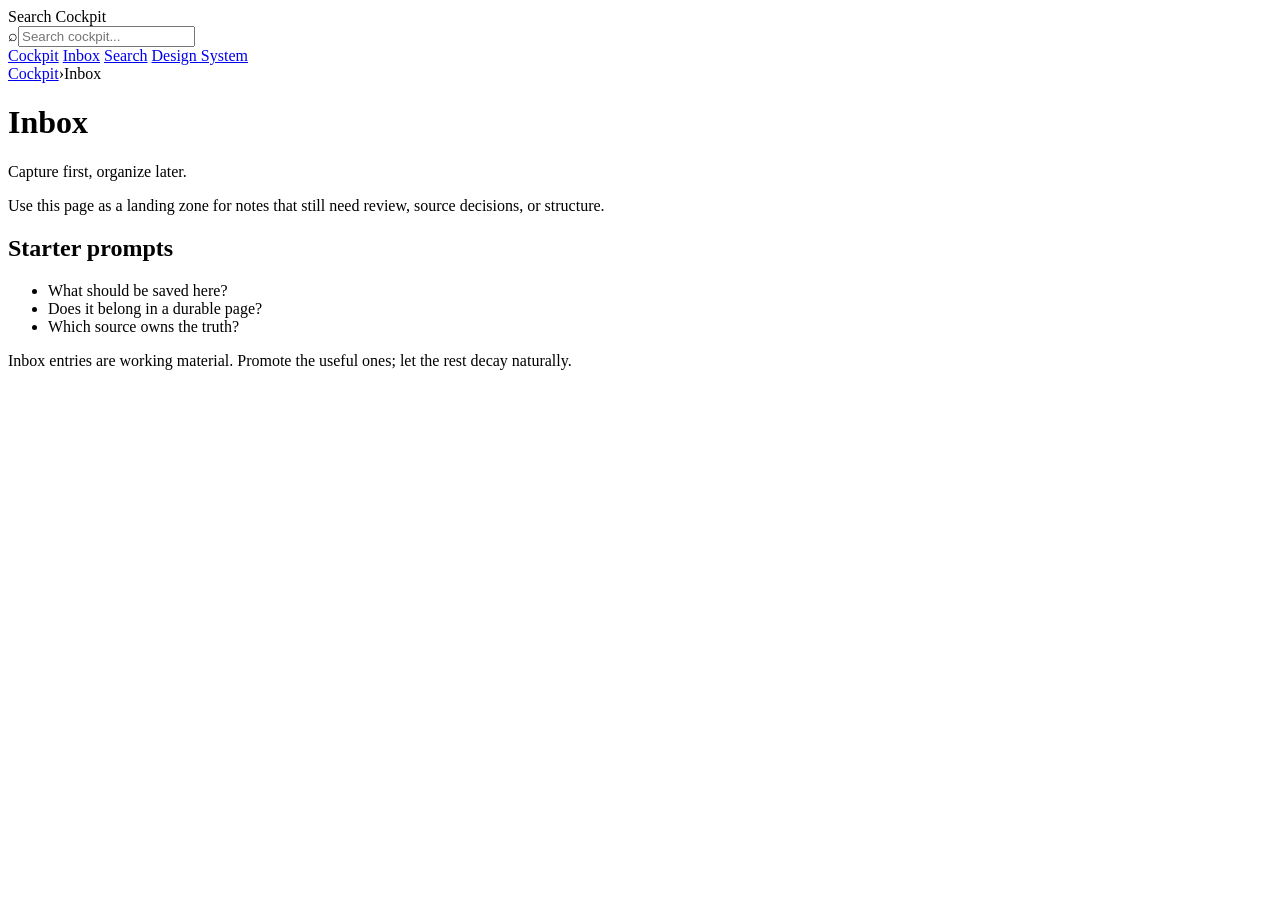
==== skill/templates/cockpit-root/inbox/index.html @ 93ff8bd4 "feat: capability-detected comment/capture widget for starter pages" ====
<!doctype html>
<html lang="en">
<head>
  <meta charset="utf-8">
  <meta name="viewport" content="width=device-width, initial-scale=1">
  <meta name="cockpit:source" content="self">
  <meta name="cockpit:rendered-at" content="2026-07-05T18:00:00Z">
  <title>Inbox</title>
  <link rel="stylesheet" href="../cockpit.css">
  <script src="../cockpit-intents.js" defer></script>
</head>
<body>
  <nav aria-label="Primary" class="cockpit-nav">
    <form class="nav-search" action="../search/" method="get" role="search">
      <label for="nav-search-input">Search Cockpit</label>
      <div class="nav-search-field"><span aria-hidden="true">⌕</span><input id="nav-search-input" name="q" type="search" autocomplete="off" inputmode="search" placeholder="Search cockpit..."></div>
    </form>
    <a class="home" href="../">Cockpit</a>
    <a href="../inbox/" aria-current="page">Inbox</a>
    <a href="../search/">Search</a>
    <a href="../design-system.html">Design System</a>
  </nav>
  <main class="page">
    <div class="breadcrumbs"><a href="../">Cockpit</a><span class="sep">›</span><span class="here">Inbox</span></div>
    <header class="masthead">
      <h1>Inbox</h1>
      <p>Capture first, organize later.</p>
    </header>
    <p class="lede">Use this page as a landing zone for notes that still need review, source decisions, or structure.</p>
    <h2 class="section">Starter prompts</h2>
    <section class="panel">
      <ul>
        <li>What should be saved here?</li>
        <li>Does it belong in a durable page?</li>
        <li>Which source owns the truth?</li>
      </ul>
    </section>
    <footer class="fineprint">Inbox entries are working material. Promote the useful ones; let the rest decay naturally.</footer>
  </main>
  <script type="application/json" id="cockpit-data">{"kind":"cockpit-inbox","schema_version":1,"summary":"Starter inbox for unprocessed notes."}</script>
</body>
</html>
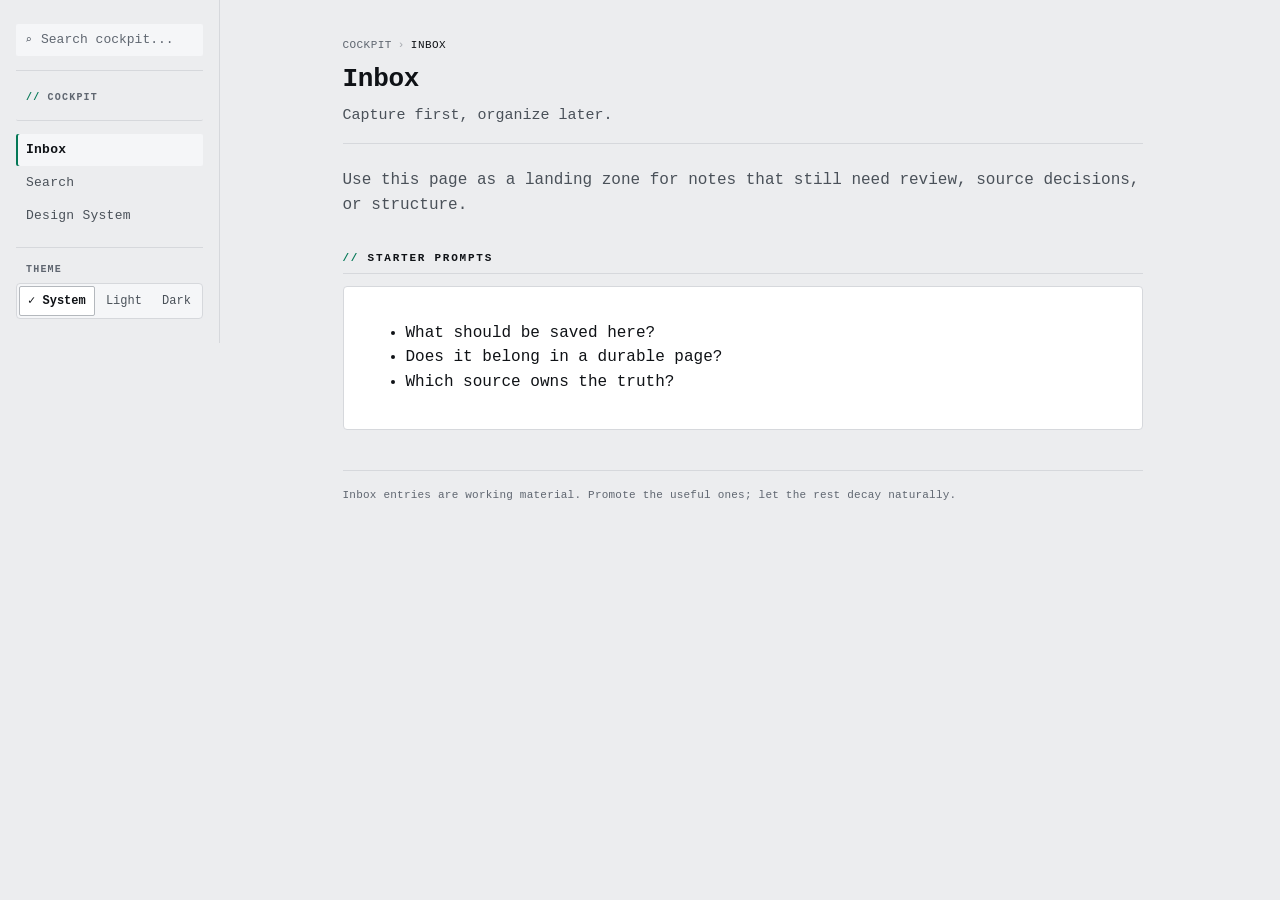
==== commit f5f259e7: "feat: add Light / Dark / System theme switch to starter template Define light and dark palettes as c" ====
--- a/skill/templates/cockpit-root/inbox/index.html
+++ b/skill/templates/cockpit-root/inbox/index.html
@@ -3,11 +3,12 @@
 <head>
   <meta charset="utf-8">
   <meta name="viewport" content="width=device-width, initial-scale=1">
+  <meta name="color-scheme" content="light dark">
   <meta name="cockpit:source" content="self">
   <meta name="cockpit:rendered-at" content="2026-07-05T18:00:00Z">
   <title>Inbox</title>
   <link rel="stylesheet" href="../cockpit.css">
-  <script src="../cockpit-intents.js" defer></script>
+  <script src="../cockpit-theme.js"></script>
 </head>
 <body>
   <nav aria-label="Primary" class="cockpit-nav">
@@ -19,6 +20,15 @@
     <a href="../inbox/" aria-current="page">Inbox</a>
     <a href="../search/">Search</a>
     <a href="../design-system.html">Design System</a>
+    <fieldset class="theme-switch" data-cockpit-theme-switch hidden>
+      <legend>Theme</legend>
+      <div class="options">
+        <label><input type="radio" name="cockpit-theme" value="system" checked><span>System</span></label>
+        <label><input type="radio" name="cockpit-theme" value="light"><span>Light</span></label>
+        <label><input type="radio" name="cockpit-theme" value="dark"><span>Dark</span></label>
+      </div>
+      <span class="sr-only" data-cockpit-theme-resolved></span>
+    </fieldset>
   </nav>
   <main class="page">
     <div class="breadcrumbs"><a href="../">Cockpit</a><span class="sep">›</span><span class="here">Inbox</span></div>
--- a/skill/templates/cockpit-root/cockpit.css
+++ b/skill/templates/cockpit-root/cockpit.css
@@ -0,0 +1,580 @@
+/*
+ * cockpit.css — shared visual register for every cockpit page.
+ *
+ * Linked from each HTML page as `/cockpit.css`.
+ * Same-origin, served by the same static Cockpit host; pages stay
+ * local-first on the same host (no CDN, no cross-origin fetch).
+ *
+ * Per-page style addenda go in a small inline <style> after this
+ * stylesheet's <link>, so the page can still ship one-off rules
+ * without round-tripping the file. The bulk of the register lives here.
+ *
+ * Source of truth for tokens: design-system.html `cockpit-data` block.
+ * Theme tokens: see the Light / Dark / System blocks below and
+ * cockpit-theme.js. Use var(--token) in pages, never literal colors.
+ */
+
+:root {
+  --radius: 4px;
+  --mono: ui-monospace, "SFMono-Regular", "Cascadia Code", "Cascadia Mono", "Roboto Mono", "IBM Plex Mono", "JetBrains Mono", "Liberation Mono", Menlo, Consolas, monospace;
+  --sans: ui-sans-serif, system-ui, -apple-system, "Segoe UI", Roboto, "Helvetica Neue", Arial, sans-serif;
+}
+
+/*
+ * Color themes. Pages must use these tokens instead of literal colors so
+ * every page follows the Light / Dark / System choice.
+ *
+ * - `:root` / `[data-theme="light"]`: light palette (default).
+ * - `[data-theme="dark"]`: dark palette, chosen explicitly.
+ * - `@media (prefers-color-scheme: dark)`: the same dark palette when the
+ *   preference is System (data-theme="system" or absent, e.g. without JS).
+ *
+ * Keep the two dark blocks identical and keep the same variable names in
+ * every block; the test suite checks both. Text tokens meet WCAG AA (4.5:1)
+ * against --bg, --surface, and --surface-2 in both palettes.
+ * cockpit-theme.js sets data-theme before first paint.
+ */
+:root,
+:root[data-theme="light"] {
+  color-scheme: light;
+  --bg: #ecedef;
+  --surface: #ffffff;
+  --surface-2: #f5f6f8;
+  --ink: #0f1216;
+  --ink-soft: #4a5159;
+  --ink-faint: #5f6670;
+  --accent: #047857;
+  --accent-ink: #ffffff;
+  --accent-blue: #2563eb;
+  --rule: #d6d8dc;
+  --rule-strong: #b4b8bd;
+  --focus: #2563eb;
+  --status-reading:    #1e40af; --status-reading-bg:  #e0e7f7;
+  --status-finished:   #166534; --status-finished-bg: #dcefe3;
+  --status-paused:     #92400e; --status-paused-bg:   #f5e6c9;
+  --status-toread:     #6b21a8; --status-toread-bg:   #ece1f5;
+  --status-active:     #166534; --status-active-bg:   #dcefe3;
+  --status-draft:      #1e40af; --status-draft-bg:    #e0e7f7;
+  --status-shipped:    #475569; --status-shipped-bg:  #dee1e5;
+  --shadow: 0 0 0 1px rgba(15,18,22,0.02);
+}
+
+:root[data-theme="dark"] {
+  color-scheme: dark;
+  --bg: #0e1013;
+  --surface: #16191d;
+  --surface-2: #1d2126;
+  --ink: #e6e8eb;
+  --ink-soft: #a9b0b8;
+  --ink-faint: #9aa1aa;
+  --accent: #34d399;
+  --accent-ink: #0e1013;
+  --accent-blue: #60a5fa;
+  --rule: #2a2f36;
+  --rule-strong: #3b414a;
+  --focus: #60a5fa;
+  --status-reading:    #93c5fd; --status-reading-bg:  #1e2a44;
+  --status-finished:   #86efac; --status-finished-bg: #163322;
+  --status-paused:     #fcd34d; --status-paused-bg:   #3a2a10;
+  --status-toread:     #d8b4fe; --status-toread-bg:   #2e1f42;
+  --status-active:     #86efac; --status-active-bg:   #163322;
+  --status-draft:      #93c5fd; --status-draft-bg:    #1e2a44;
+  --status-shipped:    #cbd5e1; --status-shipped-bg:  #2a3038;
+  --shadow: 0 0 0 1px rgba(0,0,0,0.2);
+}
+
+@media (prefers-color-scheme: dark) {
+  :root:not([data-theme="light"]) {
+    color-scheme: dark;
+    --bg: #0e1013;
+    --surface: #16191d;
+    --surface-2: #1d2126;
+    --ink: #e6e8eb;
+    --ink-soft: #a9b0b8;
+    --ink-faint: #9aa1aa;
+    --accent: #34d399;
+    --accent-ink: #0e1013;
+    --accent-blue: #60a5fa;
+    --rule: #2a2f36;
+    --rule-strong: #3b414a;
+    --focus: #60a5fa;
+    --status-reading:    #93c5fd; --status-reading-bg:  #1e2a44;
+    --status-finished:   #86efac; --status-finished-bg: #163322;
+    --status-paused:     #fcd34d; --status-paused-bg:   #3a2a10;
+    --status-toread:     #d8b4fe; --status-toread-bg:   #2e1f42;
+    --status-active:     #86efac; --status-active-bg:   #163322;
+    --status-draft:      #93c5fd; --status-draft-bg:    #1e2a44;
+    --status-shipped:    #cbd5e1; --status-shipped-bg:  #2a3038;
+    --shadow: 0 0 0 1px rgba(0,0,0,0.2);
+  }
+}
+
+* { box-sizing: border-box; }
+html { scrollbar-gutter: stable; }
+html, body {
+  margin: 0; padding: 0;
+  background: var(--bg); color: var(--ink);
+  font-family: var(--mono);
+  font-size: 16px; line-height: 1.55; -webkit-font-smoothing: antialiased;
+}
+
+/*
+ * Layout: nav stays flush-left, while the readable 880px page column
+ * floats inside the remaining viewport instead of clinging to the nav.
+ * On wide screens the page TOC joins as a real right rail with balanced
+ * outer gutters. Collapses to a single column below 720px.
+ */
+body {
+  display: grid;
+  grid-template-columns: 220px minmax(0, 1fr) minmax(0, 880px) minmax(0, 1fr);
+  min-height: 100vh;
+  margin: 0;
+}
+
+nav.cockpit-nav {
+  padding: 24px 16px;
+  display: flex; flex-direction: column; gap: 1px;
+  font-family: var(--mono);
+  font-size: 13px;
+  border-right: 1px solid var(--rule);
+  position: sticky; top: 0; align-self: start;
+  max-height: 100vh; overflow-y: auto;
+  background: var(--bg);
+}
+nav.cockpit-nav a {
+  color: var(--ink-soft); text-decoration: none;
+  padding: 6px 10px; border-radius: 2px;
+  letter-spacing: 0.02em;
+  transition: background 0.1s ease, color 0.1s ease;
+}
+nav.cockpit-nav a:hover { color: var(--ink); background: var(--surface-2); }
+nav.cockpit-nav a[aria-current="page"],
+nav.cockpit-nav a[aria-current="true"] {
+  color: var(--ink); font-weight: 600;
+  background: var(--surface-2);
+  box-shadow: inset 2px 0 0 var(--accent);
+}
+nav.cockpit-nav .home {
+  color: var(--ink-faint); letter-spacing: 0.12em;
+  text-transform: uppercase; font-size: 10px;
+  margin: 0 0 12px; padding: 4px 10px 14px;
+  border-bottom: 1px solid var(--rule);
+  font-family: var(--mono); font-weight: 700;
+}
+nav.cockpit-nav .home::before { content: "// "; color: var(--accent); }
+nav.cockpit-nav .nav-search {
+  margin: 0 0 14px;
+  padding: 0 0 14px;
+  border-bottom: 1px solid var(--rule);
+}
+nav.cockpit-nav .nav-search label {
+  position: absolute;
+  width: 1px;
+  height: 1px;
+  overflow: hidden;
+  clip: rect(0 0 0 0);
+  white-space: nowrap;
+}
+nav.cockpit-nav .nav-search-field {
+  align-items: center;
+  display: flex;
+  position: relative;
+}
+nav.cockpit-nav .nav-search-field span {
+  color: var(--ink-faint);
+  display: block;
+  font-size: 11px;
+  line-height: 1;
+  pointer-events: none;
+  position: absolute;
+  left: 9px;
+  top: 50%;
+  transform: translateY(-50%);
+}
+nav.cockpit-nav .nav-search input {
+  appearance: none;
+  -webkit-appearance: none;
+  background: var(--surface-2);
+  border: 1px solid transparent;
+  border-radius: 2px;
+  color: var(--ink);
+  display: block;
+  font: inherit;
+  font-size: 13px;
+  line-height: 1.35;
+  min-height: 32px;
+  min-width: 0;
+  padding: 6px 10px 6px 24px;
+  width: 100%;
+}
+nav.cockpit-nav .nav-search input::placeholder {
+  color: var(--ink-faint);
+}
+nav.cockpit-nav .nav-search input:focus {
+  background: var(--surface);
+  border-color: var(--accent);
+  outline: none;
+}
+
+/*
+ * Theme switcher: a native radio group styled as a segmented control.
+ * Arrow keys move between options; the checked option is bold, framed,
+ * and marked with a check so state never relies on color alone.
+ */
+.theme-switch[hidden] { display: none; }
+.theme-switch {
+  margin: 14px 0 0; padding: 14px 0 0;
+  border: 0; border-top: 1px solid var(--rule);
+  min-width: 0;
+}
+.theme-switch legend {
+  float: left; width: 100%;
+  padding: 0 10px; margin: 0 0 6px;
+  font-size: 10px; font-weight: 700;
+  letter-spacing: 0.12em; text-transform: uppercase;
+  color: var(--ink-faint);
+}
+.theme-switch .options {
+  clear: both;
+  display: flex; gap: 2px;
+  padding: 2px;
+  background: var(--surface-2);
+  border: 1px solid var(--rule);
+  border-radius: var(--radius);
+}
+.theme-switch label { flex: 1 1 auto; min-width: 0; position: relative; }
+.theme-switch input {
+  position: absolute; inset: 0;
+  margin: 0; opacity: 0; cursor: pointer;
+}
+.theme-switch label span {
+  display: block;
+  padding: 5px 4px; min-height: 28px;
+  text-align: center; white-space: nowrap;
+  font-size: 12px; line-height: 18px;
+  color: var(--ink-soft);
+  border: 1px solid transparent; border-radius: 2px;
+}
+.theme-switch input:hover + span { color: var(--ink); }
+.theme-switch input:checked + span {
+  color: var(--ink); font-weight: 700;
+  background: var(--surface);
+  border-color: var(--rule-strong);
+}
+.theme-switch input:checked + span::before { content: "\2713\00a0"; }
+.theme-switch input:focus-visible + span {
+  outline: 2px solid var(--focus);
+  outline-offset: 1px;
+}
+.sr-only {
+  position: absolute; width: 1px; height: 1px; overflow: hidden;
+  clip: rect(0 0 0 0); clip-path: inset(50%); white-space: nowrap;
+}
+
+.page { grid-column: 3; max-width: 880px; width: 100%; margin: 0; padding: 24px 40px 96px; min-width: 0; }
+
+.breadcrumbs {
+  font-family: var(--mono);
+  font-size: 11px; color: var(--ink-faint);
+  letter-spacing: 0.04em; text-transform: uppercase;
+  margin: 14px 0 6px; line-height: 1.4;
+}
+.breadcrumbs a { color: var(--ink-faint); text-decoration: none; }
+.breadcrumbs a:hover { color: var(--ink-soft); }
+.breadcrumbs .sep { margin: 0 6px; color: var(--ink-faint); opacity: 0.5; }
+.breadcrumbs .here { color: var(--ink); }
+
+header.masthead {
+  padding-bottom: 16px; margin-bottom: 24px;
+  border-bottom: 1px solid var(--rule);
+  position: relative;
+}
+header.masthead h1 {
+  font-size: 26px; letter-spacing: -0.01em; margin: 0 0 4px;
+  font-weight: 600; font-family: var(--mono);
+}
+header.masthead p {
+  margin: 0; color: var(--ink-soft); font-size: 15px;
+}
+
+.lede {
+  font-size: 16px; color: var(--ink-soft);
+  margin: 0 0 24px;
+  max-width: none;
+  text-wrap: pretty;
+}
+
+h2.section {
+  font-size: 11px; letter-spacing: 0.16em;
+  text-transform: uppercase; color: var(--ink);
+  font-weight: 700; margin: 32px 0 12px;
+  font-family: var(--mono);
+  padding-bottom: 6px;
+  border-bottom: 1px solid var(--rule);
+}
+h2.section::before {
+  content: "// "; color: var(--accent); font-weight: 600;
+}
+
+.panel {
+  background: var(--surface); border: 1px solid var(--rule);
+  border-radius: var(--radius); padding: 18px 22px;
+  margin-bottom: 12px;
+}
+
+.card {
+  background: var(--surface); border: 1px solid var(--rule);
+  border-radius: var(--radius); padding: 18px 22px;
+  margin-bottom: 12px;
+  text-decoration: none; color: inherit; display: block;
+  transition: border-color 0.12s ease, box-shadow 0.12s ease;
+  position: relative;
+}
+.card:hover {
+  border-color: var(--ink-soft);
+  box-shadow: inset 2px 0 0 var(--accent);
+}
+.card h2,
+.card h3 {
+  font-size: 16px; margin: 0 0 4px; font-weight: 600;
+  font-family: var(--mono); letter-spacing: 0;
+}
+.card .author {
+  color: var(--ink-soft); font-style: normal;
+  font-family: var(--mono); font-size: 12px;
+  margin: 0 0 10px; letter-spacing: 0.02em;
+}
+.card p { margin: 0 0 6px; color: var(--ink-soft); font-size: 15px; }
+.card .tags {
+  margin-top: 12px;
+  font-family: var(--mono);
+  font-size: 11px; color: var(--ink-faint);
+  letter-spacing: 0.02em;
+}
+.card .tags span { display: inline-block; margin-right: 8px; }
+.card .tags span::before {
+  content: "#"; color: var(--accent); margin-right: 1px;
+}
+
+.swatches {
+  display: grid; grid-template-columns: repeat(auto-fit, minmax(160px, 1fr));
+  gap: 8px;
+}
+.swatch {
+  border: 1px solid var(--rule); border-radius: var(--radius);
+  overflow: hidden; background: var(--surface);
+  font-family: var(--mono);
+  font-size: 11px;
+}
+.swatch .chip { height: 52px; }
+.swatch .name { padding: 6px 10px 2px; color: var(--ink); font-weight: 700; }
+.swatch .hex { padding: 0 10px 8px; color: var(--ink-faint); font-family: var(--mono); }
+.swatch.bordered .chip { border-bottom: 1px solid var(--rule); }
+
+.type-spec {
+  display: grid; grid-template-columns: 200px 1fr; gap: 8px 24px;
+  align-items: baseline;
+}
+.type-spec dt {
+  font-family: var(--mono);
+  font-size: 10px; letter-spacing: 0.12em;
+  text-transform: uppercase; color: var(--ink-faint);
+  font-weight: 700;
+}
+.type-spec dd { margin: 0; }
+.h1-sample { font-size: 26px; letter-spacing: -0.01em; font-weight: 600; font-family: var(--mono); }
+.h2-sample { font-size: 16px; font-weight: 600; letter-spacing: 0; font-family: var(--mono); }
+.h3-sample {
+  font-size: 11px; letter-spacing: 0.16em;
+  text-transform: uppercase; color: var(--ink);
+  font-family: var(--mono); font-weight: 700;
+}
+.meta-sample {
+  font-family: var(--mono);
+  font-size: 11px; color: var(--ink-faint);
+  letter-spacing: 0.04em; text-transform: uppercase;
+}
+
+.badges-row { display: flex; gap: 6px; flex-wrap: wrap; }
+.badge {
+  display: inline-block;
+  font-family: var(--mono);
+  font-size: 10px; letter-spacing: 0.08em;
+  text-transform: uppercase;
+  padding: 2px 8px; border-radius: 2px;
+  font-weight: 700;
+}
+.badge.reading  { color: var(--status-reading);  background: var(--status-reading-bg); }
+.badge.finished { color: var(--status-finished); background: var(--status-finished-bg); }
+.badge.paused   { color: var(--status-paused);   background: var(--status-paused-bg); }
+.badge.to-read  { color: var(--status-toread);   background: var(--status-toread-bg); }
+.badge.active   { color: var(--status-active);   background: var(--status-active-bg); }
+.badge.draft    { color: var(--status-draft);    background: var(--status-draft-bg); }
+.badge.shipped  { color: var(--status-shipped);  background: var(--status-shipped-bg); }
+
+.stats {
+  display: grid; grid-template-columns: repeat(3, 1fr); gap: 10px;
+}
+.stat {
+  background: var(--surface); border: 1px solid var(--rule);
+  border-radius: var(--radius); padding: 12px 16px;
+  position: relative;
+}
+.stat .n {
+  font-size: 26px; font-weight: 700; line-height: 1;
+  color: var(--ink); display: block; margin-bottom: 4px;
+  font-family: var(--mono); letter-spacing: -0.02em;
+}
+.stat .label {
+  font-family: var(--mono);
+  font-size: 10px; letter-spacing: 0.12em;
+  text-transform: uppercase; color: var(--ink-faint);
+  font-weight: 700;
+}
+
+.source-line {
+  font-family: var(--mono);
+  font-size: 11px; color: var(--ink-faint);
+  line-height: 1.5;
+  padding: 8px 12px; border-left: 2px solid var(--accent);
+  background: var(--surface-2);
+}
+.source-line code {
+  background: var(--surface); padding: 1px 5px;
+  border-radius: 2px; font-size: 11px; color: var(--ink-soft);
+  border: 1px solid var(--rule);
+}
+
+footer.fineprint {
+  margin-top: 40px; padding-top: 16px;
+  border-top: 1px solid var(--rule);
+  font-family: var(--mono);
+  font-size: 11px; color: var(--ink-faint); line-height: 1.5;
+  letter-spacing: 0.02em;
+}
+footer.fineprint code {
+  background: var(--surface); padding: 1px 5px;
+  border-radius: 2px; font-size: 11px;
+  border: 1px solid var(--rule);
+}
+
+nav.page-toc { display: none; }
+
+@media (min-width: 1360px) {
+  body {
+    grid-template-columns: 220px minmax(0, 1fr) minmax(0, 880px) 32px 200px minmax(0, 1fr);
+  }
+  nav.page-toc {
+    display: block;
+    grid-column: 5;
+    width: 200px;
+    position: sticky; top: 24px;
+    align-self: start;
+    justify-self: start;
+    padding: 24px 16px;
+    font-family: var(--mono);
+    font-size: 12px;
+    border-left: 1px solid var(--rule);
+    max-height: calc(100vh - 48px);
+    overflow-y: auto;
+  }
+  nav.page-toc .toc-label {
+    color: var(--ink-faint);
+    letter-spacing: 0.16em;
+    text-transform: uppercase;
+    font-size: 10px;
+    margin: 0 0 10px;
+    padding: 0 8px;
+    font-weight: 700;
+  }
+  nav.page-toc .toc-label::before { content: "// "; color: var(--accent); }
+  nav.page-toc ul { list-style: none; padding: 0; margin: 0; }
+  nav.page-toc li { margin: 1px 0; }
+  nav.page-toc li.lvl-3 { padding-left: 12px; font-size: 11px; }
+  nav.page-toc a {
+    display: block;
+    color: var(--ink-soft);
+    text-decoration: none;
+    padding: 3px 8px;
+    border-left: 2px solid transparent;
+    line-height: 1.35;
+    transition: color 0.1s ease, border-color 0.1s ease, background 0.1s ease;
+  }
+  nav.page-toc a:hover { color: var(--ink); }
+  nav.page-toc a.active {
+    color: var(--ink); font-weight: 600;
+    border-left-color: var(--accent);
+    background: var(--surface-2);
+  }
+}
+
+@media (min-width: 1600px) {
+  body {
+    grid-template-columns: 220px minmax(48px, 1fr) minmax(0, 880px) 40px 200px minmax(240px, 1fr);
+  }
+}
+
+@media (max-width: 720px) {
+  body { display: block; }
+  nav.cockpit-nav {
+    position: static; max-height: none; overflow: visible;
+    border-right: none; border-bottom: 1px solid var(--rule);
+    flex-direction: row; flex-wrap: wrap; gap: 4px; align-items: center;
+    padding: 12px 16px;
+    max-width: 880px; margin: 0;
+    font-size: 12px;
+  }
+  nav.cockpit-nav .home {
+    margin: 0 6px 0 0; padding: 4px 8px;
+    border-bottom: none;
+  }
+  nav.cockpit-nav a { padding: 5px 8px; }
+  nav.cockpit-nav .nav-search {
+    flex: 1 0 100%;
+    margin: 0 0 8px;
+    order: -1;
+    padding: 0 0 10px;
+  }
+  nav.cockpit-nav .nav-search input {
+    background: var(--surface);
+    border-color: var(--rule-strong);
+    font-size: 16px;
+    min-height: 40px;
+  }
+  nav.cockpit-nav .theme-switch {
+    flex: 1 0 100%;
+    margin: 8px 0 0; padding: 10px 0 0;
+  }
+  nav.cockpit-nav .theme-switch legend { padding: 0; }
+  nav.cockpit-nav .theme-switch label span { min-height: 36px; line-height: 24px; }
+  .page { margin: 0; padding: 24px 24px 96px; }
+}
+
+@media (max-width: 480px) {
+  nav.cockpit-nav { padding: 12px 12px; gap: 2px; }
+  nav.cockpit-nav a { padding: 5px 8px; }
+  .page { padding: 18px 14px 64px; }
+  header.masthead h1 { font-size: 20px; }
+  .type-spec { grid-template-columns: 1fr; gap: 4px 0; }
+  .stats { grid-template-columns: 1fr; }
+  .panel { padding: 18px 18px; }
+}
+
+/* Shared note-body rules (markdown-rendered content). */
+.grid-list { display: grid; gap: 14px; }
+.note-body h1 { display: none; }
+.note-body h2 {
+  font-size: 13px; letter-spacing: 0.08em; text-transform: uppercase;
+  color: var(--ink-faint); font-weight: 600; margin: 36px 0 14px;
+  font-family: var(--sans);
+}
+.note-body h3 { font-size: 19px; margin: 24px 0 8px; }
+.note-body h4 { font-size: 16px; margin: 18px 0 8px; }
+.note-body a { color: var(--accent); text-decoration-thickness: 1px; text-underline-offset: 3px; }
+.note-body li { margin-bottom: 6px; }
+.note-body pre { overflow-x: auto; background: var(--surface-2); padding: 14px; border-radius: var(--radius); }
+.note-body code { font-size: 0.92em; }
+.pending { color: var(--ink-faint); border-bottom: 1px dotted var(--ink-faint); }
+.meta-list { color: var(--ink-soft); font-size: 15px; }
+.meta-list strong { color: var(--ink); }
+img { max-width: 100%; height: auto; border-radius: var(--radius); border: 1px solid var(--rule); }
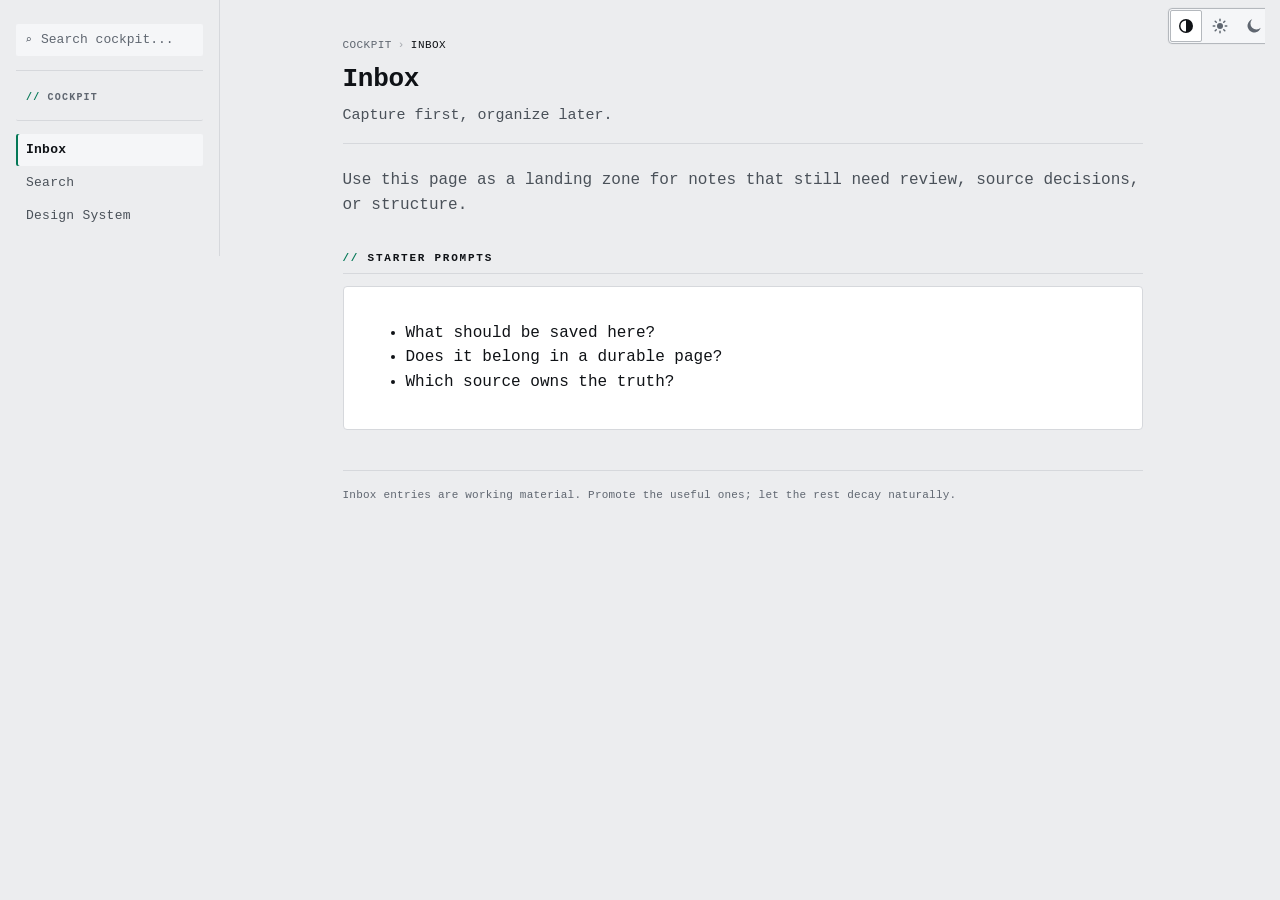
==== commit 7c3771b9: "theme: compact theme switcher fixed to the top-right corner Restyle the Light / Dark / System radio " ====
--- a/skill/templates/cockpit-root/inbox/index.html
+++ b/skill/templates/cockpit-root/inbox/index.html
@@ -9,6 +9,7 @@
   <title>Inbox</title>
   <link rel="stylesheet" href="../cockpit.css">
   <script src="../cockpit-theme.js"></script>
+  <script src="../cockpit-intents.js" defer></script>
 </head>
 <body>
   <nav aria-label="Primary" class="cockpit-nav">
@@ -23,11 +24,11 @@
     <fieldset class="theme-switch" data-cockpit-theme-switch hidden>
       <legend>Theme</legend>
       <div class="options">
-        <label><input type="radio" name="cockpit-theme" value="system" checked><span>System</span></label>
-        <label><input type="radio" name="cockpit-theme" value="light"><span>Light</span></label>
-        <label><input type="radio" name="cockpit-theme" value="dark"><span>Dark</span></label>
+        <label title="System"><input type="radio" name="cockpit-theme" value="system" checked><span>System</span></label>
+        <label title="Light"><input type="radio" name="cockpit-theme" value="light"><span>Light</span></label>
+        <label title="Dark"><input type="radio" name="cockpit-theme" value="dark"><span>Dark</span></label>
       </div>
-      <span class="sr-only" data-cockpit-theme-resolved></span>
+      <span class="sr-only" data-cockpit-theme-resolved aria-live="polite"></span>
     </fieldset>
   </nav>
   <main class="page">
--- a/skill/templates/cockpit-root/cockpit.css
+++ b/skill/templates/cockpit-root/cockpit.css
@@ -217,54 +217,95 @@
 }
 
 /*
- * Theme switcher: a native radio group styled as a segmented control.
- * Arrow keys move between options; the checked option is bold, framed,
- * and marked with a check so state never relies on color alone.
+ * Theme switcher: a native radio group styled as a compact icon segmented
+ * control, fixed to the top-right corner of the viewport (inside the
+ * safe-area insets) so it sits in the same place on every page. Arrow keys
+ * move between options. The legend and option names stay in the
+ * accessibility tree; sighted users get icons plus a hover title. The
+ * checked option is framed and filled so state never relies on color alone.
+ *
+ * Pages that show it reserve a top band (--cockpit-top-reserve) where it
+ * would otherwise cover content: next to the search field on narrow
+ * screens, above the page column on mid widths, and above the page TOC.
+ * cockpit-intents.css reads the same variable to keep its panel below it.
  */
 .theme-switch[hidden] { display: none; }
 .theme-switch {
-  margin: 14px 0 0; padding: 14px 0 0;
-  border: 0; border-top: 1px solid var(--rule);
+  position: fixed;
+  top: calc(8px + env(safe-area-inset-top, 0px));
+  right: calc(8px + env(safe-area-inset-right, 0px));
+  z-index: 890;
+  margin: 0; padding: 0;
+  border: 0;
   min-width: 0;
 }
 .theme-switch legend {
-  float: left; width: 100%;
-  padding: 0 10px; margin: 0 0 6px;
-  font-size: 10px; font-weight: 700;
-  letter-spacing: 0.12em; text-transform: uppercase;
-  color: var(--ink-faint);
+  position: absolute; width: 1px; height: 1px; overflow: hidden;
+  clip: rect(0 0 0 0); clip-path: inset(50%); white-space: nowrap;
+  padding: 0;
 }
 .theme-switch .options {
-  clear: both;
   display: flex; gap: 2px;
-  padding: 2px;
+  padding: 1px;
   background: var(--surface-2);
-  border: 1px solid var(--rule);
+  border: 1px solid var(--rule-strong);
   border-radius: var(--radius);
-}
-.theme-switch label { flex: 1 1 auto; min-width: 0; position: relative; }
+  box-shadow: var(--shadow);
+}
+.theme-switch label { display: block; position: relative; }
 .theme-switch input {
   position: absolute; inset: 0;
+  width: 100%; height: 100%;
   margin: 0; opacity: 0; cursor: pointer;
 }
 .theme-switch label span {
-  display: block;
-  padding: 5px 4px; min-height: 28px;
-  text-align: center; white-space: nowrap;
-  font-size: 12px; line-height: 18px;
-  color: var(--ink-soft);
+  display: block; position: relative;
+  width: var(--theme-switch-size); height: var(--theme-switch-size);
+  overflow: hidden; white-space: nowrap;
+  text-indent: 200%;
+  color: var(--ink-faint);
   border: 1px solid transparent; border-radius: 2px;
-}
+  transition: background-color 0.12s ease, color 0.12s ease, border-color 0.12s ease;
+}
+.theme-switch label span::before {
+  content: "";
+  position: absolute; inset: 0; margin: auto;
+  width: 16px; height: 16px;
+  background-color: currentColor;
+  -webkit-mask: var(--ts-icon) center / contain no-repeat;
+  mask: var(--ts-icon) center / contain no-repeat;
+}
+.theme-switch input[value="system"] + span { --ts-icon: url("data:image/svg+xml,%3Csvg xmlns='http://www.w3.org/2000/svg' viewBox='0 0 16 16'%3E%3Cpath fill='black' d='M8 1a7 7 0 1 0 0 14A7 7 0 0 0 8 1Zm0 1.5v11a5.5 5.5 0 0 1 0-11Z'/%3E%3C/svg%3E"); }
+.theme-switch input[value="light"] + span { --ts-icon: url("data:image/svg+xml,%3Csvg xmlns='http://www.w3.org/2000/svg' viewBox='0 0 16 16'%3E%3Ccircle cx='8' cy='8' r='3' fill='black'/%3E%3Cpath stroke='black' stroke-width='1.5' stroke-linecap='round' d='M8 1.25v1.5M8 13.25v1.5M1.25 8h1.5M13.25 8h1.5M3.2 3.2l1.07 1.07M11.73 11.73l1.07 1.07M3.2 12.8l1.07-1.07M11.73 4.27l1.07-1.07'/%3E%3C/svg%3E"); }
+.theme-switch input[value="dark"] + span { --ts-icon: url("data:image/svg+xml,%3Csvg xmlns='http://www.w3.org/2000/svg' viewBox='0 0 16 16'%3E%3Cpath fill='black' d='M6.2 1.3a6.75 6.75 0 1 0 8.5 8.5A5.5 5.5 0 0 1 6.2 1.3Z'/%3E%3C/svg%3E"); }
 .theme-switch input:hover + span { color: var(--ink); }
 .theme-switch input:checked + span {
-  color: var(--ink); font-weight: 700;
+  color: var(--ink);
   background: var(--surface);
   border-color: var(--rule-strong);
 }
-.theme-switch input:checked + span::before { content: "\2713\00a0"; }
 .theme-switch input:focus-visible + span {
   outline: 2px solid var(--focus);
   outline-offset: 1px;
+}
+@media (prefers-reduced-motion: reduce) {
+  .theme-switch label span { transition: none; }
+}
+@media (forced-colors: active) {
+  .theme-switch label span::before { background-color: CanvasText; }
+  .theme-switch input:checked + span { border-color: Highlight; }
+  .theme-switch input:checked + span::before { background-color: Highlight; }
+}
+@media print {
+  .theme-switch { display: none; }
+}
+/* Reserved space, set only while a switcher is visible (no-JS pages and
+   pages without one keep the plain layout). */
+:root { --theme-switch-size: 32px; }
+@media (pointer: coarse) { :root { --theme-switch-size: 36px; } }
+:root:has(.theme-switch:not([hidden])) {
+  --cockpit-top-reserve: calc(var(--theme-switch-size) + 24px + env(safe-area-inset-top, 0px));
+  --cockpit-right-reserve: calc(3 * var(--theme-switch-size) + 24px + env(safe-area-inset-right, 0px));
 }
 .sr-only {
   position: absolute; width: 1px; height: 1px; overflow: hidden;
@@ -460,6 +501,12 @@
 
 nav.page-toc { display: none; }
 
+/* Mid widths: the page column reaches the right edge, so keep its first
+   line below the fixed theme switcher. */
+@media (min-width: 721px) and (max-width: 1279px) {
+  .page { padding-top: max(24px, var(--cockpit-top-reserve, 24px)); }
+}
+
 @media (min-width: 1360px) {
   body {
     grid-template-columns: 220px minmax(0, 1fr) minmax(0, 880px) 32px 200px minmax(0, 1fr);
@@ -468,14 +515,14 @@
     display: block;
     grid-column: 5;
     width: 200px;
-    position: sticky; top: 24px;
+    position: sticky; top: max(24px, var(--cockpit-top-reserve, 24px));
     align-self: start;
     justify-self: start;
     padding: 24px 16px;
     font-family: var(--mono);
     font-size: 12px;
     border-left: 1px solid var(--rule);
-    max-height: calc(100vh - 48px);
+    max-height: calc(100vh - 24px - max(24px, var(--cockpit-top-reserve, 24px)));
     overflow-y: auto;
   }
   nav.page-toc .toc-label {
@@ -541,12 +588,12 @@
     font-size: 16px;
     min-height: 40px;
   }
-  nav.cockpit-nav .theme-switch {
-    flex: 1 0 100%;
-    margin: 8px 0 0; padding: 10px 0 0;
-  }
-  nav.cockpit-nav .theme-switch legend { padding: 0; }
-  nav.cockpit-nav .theme-switch label span { min-height: 36px; line-height: 24px; }
+  /* Leave the top-right corner of the search row to the theme switcher. */
+  nav.cockpit-nav .nav-search { padding-right: var(--cockpit-right-reserve, 0px); }
+  .theme-switch {
+    top: calc(12px + env(safe-area-inset-top, 0px));
+    right: calc(12px + env(safe-area-inset-right, 0px));
+  }
   .page { margin: 0; padding: 24px 24px 96px; }
 }
 
